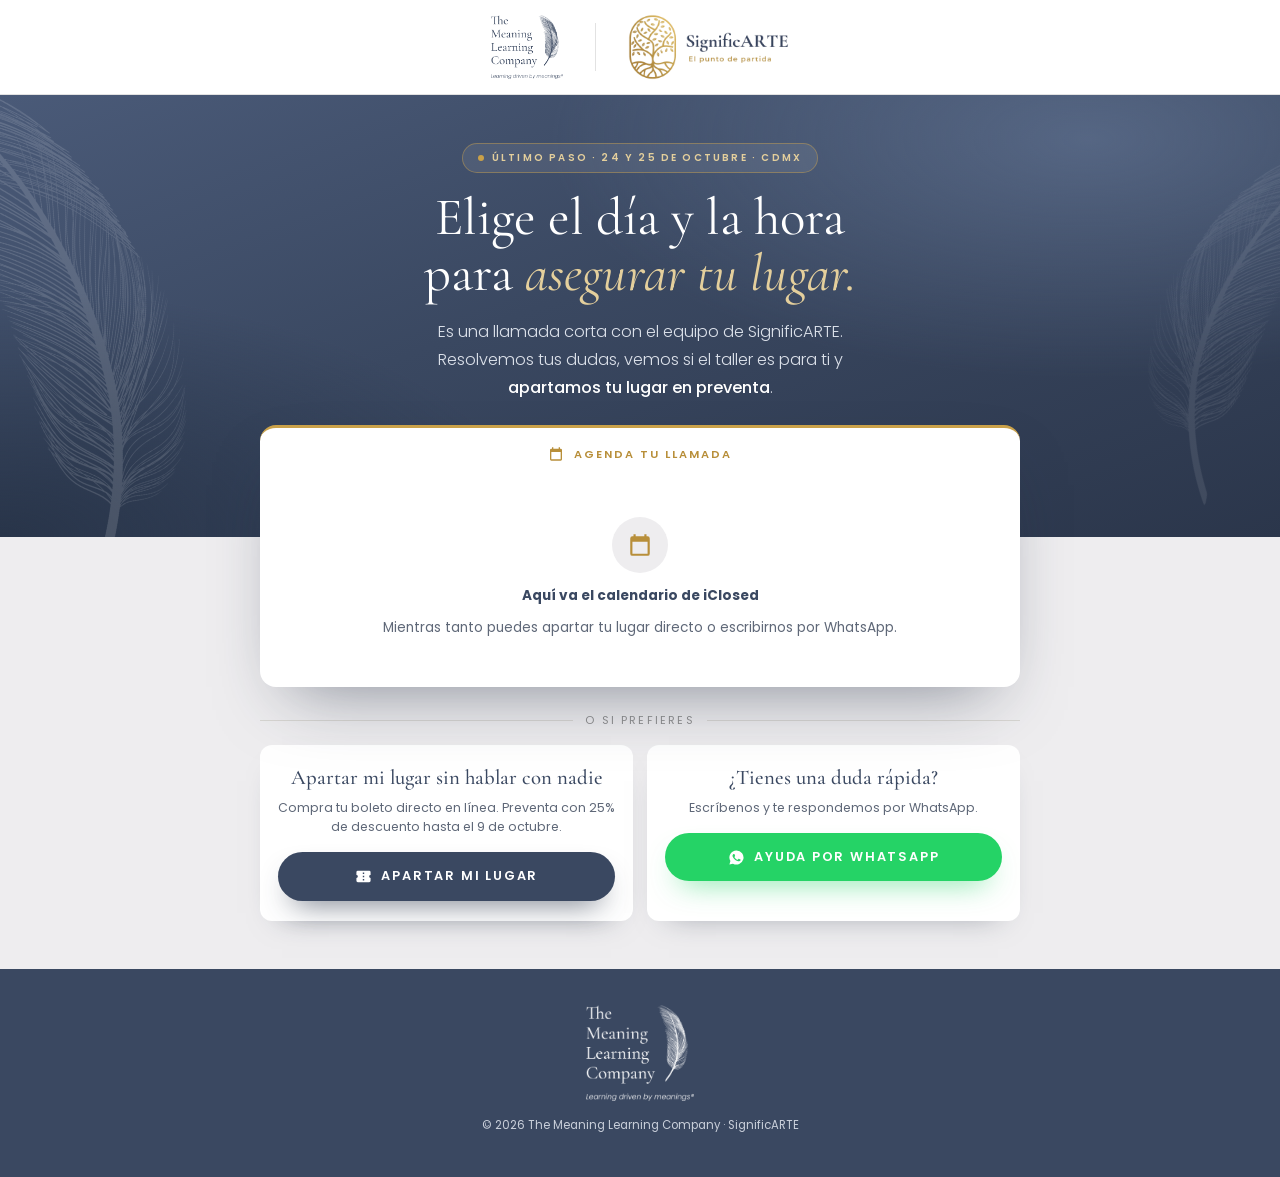
==== agendar.html @ 316e2845 "Tarjeta de evento, cards Antonio/Meaning Making, página de agenda (iClosed) y thank you page Co-Auth" ====
<!DOCTYPE html>
<html lang="es-MX">
<head>
<meta charset="UTF-8" />
<meta name="viewport" content="width=device-width, initial-scale=1.0" />
<title>Asegura tu lugar · SignificARTE</title>
<meta name="description" content="Agenda una llamada corta con el equipo de SignificARTE y asegura tu lugar. 24 y 25 de octubre, Hotel Andaz, CDMX." />
<meta name="robots" content="noindex" />
<meta name="theme-color" content="#3A4861" />
<link rel="icon" href="img/favicon.png" />
<link rel="preconnect" href="https://fonts.googleapis.com" />
<link rel="preconnect" href="https://fonts.gstatic.com" crossorigin />
<link href="https://fonts.googleapis.com/css2?family=Cormorant+Garamond:ital,wght@0,400;0,500;0,600;1,400;1,500&family=Poppins:wght@300;400;500;600;700&display=swap" rel="stylesheet" />
<link rel="stylesheet" href="css/site.css" />
<style>
#cal{min-height:640px}
#cal .iclosed-widget{width:100%;min-height:640px}
</style>
</head>
<body>

<header class="topbar">
  <div class="in">
    <img class="tm" src="img/tmlc-logo.png" alt="The Meaning Learning Company" width="552" height="491" />
    <span class="div" aria-hidden="true"></span>
    <img class="sg" src="img/significarte-logo.webp" alt="SignificARTE · El punto de partida" width="900" height="368" />
  </div>
</header>

<section class="hero">
  <img class="feather f1" src="img/feather.webp" alt="" aria-hidden="true" />
  <img class="feather f2" src="img/feather.webp" alt="" aria-hidden="true" />
  <div class="in">
    <span class="step"><span class="dot"></span> Último paso · 24 y 25 de octubre · CDMX</span>
    <h1>Elige el día y la hora para <em>asegurar tu lugar.</em></h1>
    <p class="sub">Es una llamada corta con el equipo de SignificARTE. Resolvemos tus dudas, vemos si el taller es para ti y <b>apartamos tu lugar en preventa</b>.</p>
  </div>
</section>

<main class="stage">

  <div class="panel">
    <div class="ph"><svg viewBox="0 0 24 24"><path d="M19 4h-1V2h-2v2H8V2H6v2H5a2 2 0 00-2 2v14a2 2 0 002 2h14a2 2 0 002-2V6a2 2 0 00-2-2zm0 16H5V9h14v11z"/></svg> Agenda tu llamada</div>
    <div id="cal"></div>
  </div>

  <div class="alts">
    <div class="or">o si prefieres</div>
    <div class="grid">
      <div class="opt">
        <h3>Apartar mi lugar sin hablar con nadie</h3>
        <p>Compra tu boleto directo en línea. Preventa con 25% de descuento hasta el 9 de octubre.</p>
        <a class="btn navy" id="ticketBtn" href="#" target="_blank" rel="noopener">
          <svg viewBox="0 0 24 24"><path d="M22 10V6a2 2 0 00-2-2H4a2 2 0 00-2 2v4a2 2 0 010 4v4a2 2 0 002 2h16a2 2 0 002-2v-4a2 2 0 010-4zm-9 7.5h-2v-2h2v2zm0-4.5h-2v-2h2v2zm0-4.5h-2v-2h2v2z"/></svg>
          Apartar mi lugar
        </a>
      </div>
      <div class="opt">
        <h3>¿Tienes una duda rápida?</h3>
        <p>Escríbenos y te respondemos por WhatsApp.</p>
        <a class="btn wa" id="waBtn" href="#" target="_blank" rel="noopener">
          <svg viewBox="0 0 24 24"><path d="M12 2a10 10 0 00-8.6 15.1L2 22l5-1.3A10 10 0 1012 2zm5.3 14.2c-.2.6-1.3 1.2-1.8 1.2-.5.1-1 .1-3.3-.8-2.8-1.1-4.5-4-4.7-4.2-.1-.2-1.1-1.5-1.1-2.8s.7-2 1-2.3c.2-.3.5-.3.7-.3h.5c.2 0 .4 0 .6.5l.8 2c.1.2.1.4 0 .5l-.4.6-.4.4c-.1.2-.3.3-.1.6.2.3.8 1.3 1.7 2.1 1.2 1 2.1 1.4 2.4 1.5.3.2.5.1.6-.1l.9-1.1c.2-.3.4-.2.7-.1l1.9.9c.3.1.5.2.5.3.1.2.1.7-.1 1.3z"/></svg>
          Ayuda por WhatsApp
        </a>
      </div>
    </div>
  </div>

</main>

<footer>
  <img src="img/tmlc-logo-white.png" alt="The Meaning Learning Company" width="552" height="491" />
  © <span id="yr"></span> The Meaning Learning Company · SignificARTE
</footer>

<script>
/* ============ CONFIGURACIÓN — edita solo esto ============ */
var CONFIG = {
  // Link de tu evento en iClosed (Share → copia el link). Ej: "https://app.iclosed.io/e/tu-usuario/llamada-significarte"
  // En iClosed configura la redirección después de agendar a: https://zyxmxteam-lang.github.io/significarte-vsl/gracias.html
  ICLOSED_URL: "",

  // Compra directa del boleto
  TICKET_URL: "https://live.eventtia.com/es/significarte",

  // WhatsApp: código de país + número, sin + ni espacios
  WHATSAPP: "525540182250"
};
/* =========================================================== */

document.getElementById('yr').textContent = new Date().getFullYear();
document.getElementById('ticketBtn').href = CONFIG.TICKET_URL;
document.getElementById('waBtn').href = "https://wa.me/" + CONFIG.WHATSAPP + "?text=" +
  encodeURIComponent("Hola, vi el video de SignificARTE y tengo una duda antes de apartar mi lugar.");

(function(){
  var box = document.getElementById('cal');
  var u = (CONFIG.ICLOSED_URL || '').trim();
  if(!u){
    box.innerHTML = '<div class="ph-empty"><span class="ic"><svg viewBox="0 0 24 24"><path d="M19 4h-1V2h-2v2H8V2H6v2H5a2 2 0 00-2 2v14a2 2 0 002 2h14a2 2 0 002-2V6a2 2 0 00-2-2zm0 16H5V9h14v11z"/></svg></span><b>Aquí va el calendario de iClosed</b>Mientras tanto puedes apartar tu lugar directo o escribirnos por WhatsApp.</div>';
    box.style.minHeight = '0';
    return;
  }
  var w = document.createElement('div');
  w.className = 'iclosed-widget';
  w.setAttribute('data-url', u);
  w.setAttribute('title', 'Llamada SignificARTE');
  w.style.width = '100%';
  w.style.height = '640px';
  box.appendChild(w);
  var s = document.createElement('script');
  s.src = 'https://app.iclosed.io/assets/widget.js';
  s.async = true;
  document.body.appendChild(s);
})();
</script>

</body>
</html>
---- css/site.css ----
/* ============================================================
   SIGNIFICARTE · estilos compartidos (agendar.html y gracias.html)
   Paleta The Meaning Learning Company
   ============================================================ */
:root{
  --navy:#3A4861;
  --navy-2:#2F3B51;
  --navy-3:#243044;
  --gold:#CAA149;
  --gold-2:#B88F3A;
  --gold-soft:#E4CF9C;
  --wine:#8B0000;
  --mist:#EEEDEF;
  --ink:#3A4861;
  --ink-soft:#5F6878;
  --muted:#8F8F8F;
  --line:#E2E2E2;
  --wa:#25D366;
  --serif:'Cormorant Garamond', 'EB Garamond', Georgia, serif;
  --sans:'Poppins', -apple-system, BlinkMacSystemFont, 'Segoe UI', sans-serif;
}
*{margin:0;padding:0;box-sizing:border-box}
html{scroll-behavior:smooth}
body{font-family:var(--sans);color:var(--ink);background:var(--mist);-webkit-font-smoothing:antialiased;overflow-x:hidden}
img{display:block;max-width:100%}

/* Barra superior */
.topbar{background:#fff;border-bottom:1px solid var(--line)}
.topbar .in{max-width:1080px;margin:0 auto;padding:14px 16px;display:flex;align-items:center;justify-content:center;gap:clamp(16px,4vw,32px)}
.topbar .tm{height:64px;width:auto;max-width:none}
.topbar .sg{height:66px;width:auto;max-width:none}
.topbar .div{width:1px;height:48px;background:var(--line)}
@media (max-width:420px){.topbar .tm{height:50px}.topbar .sg{height:50px}.topbar .div{height:38px}}

/* Hero azul */
.hero{
  position:relative;overflow:hidden;color:#fff;text-align:center;
  background:
    radial-gradient(70% 90% at 85% 10%, rgba(120,140,175,.45) 0%, rgba(120,140,175,0) 60%),
    radial-gradient(60% 80% at 0% 100%, rgba(36,48,68,.8) 0%, rgba(36,48,68,0) 70%),
    linear-gradient(160deg,#4A5A78 0%, #3A4861 45%, #2B364B 100%);
  padding:clamp(2rem,5vw,3rem) 16px clamp(7rem,16vw,8.5rem);
}
.hero .feather{position:absolute;pointer-events:none;opacity:.14;filter:brightness(0) invert(1)}
.hero .feather.f1{height:140%;left:-6%;top:-20%;transform:rotate(-18deg)}
.hero .feather.f2{height:95%;right:-4%;top:0;transform:rotate(22deg) scaleX(-1);opacity:.09}
@media (max-width:700px){.hero .feather.f1{height:100%;left:-22%}.hero .feather.f2{height:70%;right:-16%}}
.hero .in{position:relative;z-index:1;max-width:720px;margin:0 auto}
.step{display:inline-flex;align-items:center;gap:.5rem;padding:.42rem .95rem;border-radius:100px;background:rgba(255,255,255,.08);border:1px solid rgba(202,161,73,.45);
  font-size:.62rem;letter-spacing:.22em;text-transform:uppercase;font-weight:600;color:var(--gold-soft);margin-bottom:1.1rem}
.step .dot{width:6px;height:6px;border-radius:50%;background:var(--gold)}
h1{font-family:var(--serif);font-weight:400;font-size:clamp(2rem,6vw,3.3rem);line-height:1.06;color:#fff;max-width:20ch;margin:0 auto;text-wrap:balance}
h1 em{font-style:italic;color:var(--gold-soft)}
.sub{margin:1rem auto 0;max-width:50ch;font-size:clamp(.92rem,2vw,1.02rem);line-height:1.7;color:#DCE1EA;font-weight:300}
.sub b{color:#fff;font-weight:500}

/* Contenido */
.stage{position:relative;padding:0 16px 3rem;text-align:center}
.panel{position:relative;z-index:2;max-width:760px;margin:calc(-1 * clamp(5.5rem,13vw,7rem)) auto 0;background:#fff;border-radius:16px;
  box-shadow:0 30px 70px -30px rgba(36,48,68,.55);border-top:3px solid var(--gold);overflow:hidden}
.panel .ph{padding:1.1rem 1.2rem .4rem;display:flex;align-items:center;justify-content:center;gap:.6rem;font-size:.7rem;letter-spacing:.18em;text-transform:uppercase;font-weight:600;color:var(--gold-2)}
.panel .ph svg{width:16px;height:16px;fill:var(--gold-2)}

.alts{max-width:760px;margin:1.6rem auto 0}
.alts .or{display:flex;align-items:center;gap:12px;color:var(--muted);font-size:.68rem;letter-spacing:.2em;text-transform:uppercase;margin-bottom:1rem}
.alts .or::before,.alts .or::after{content:"";flex:1;height:1px;background:#D8D6D2}
.alts .grid{display:grid;grid-template-columns:1fr 1fr;gap:14px}
@media (max-width:640px){.alts .grid{grid-template-columns:1fr}}

.opt{display:flex;flex-direction:column;align-items:center;gap:.5rem;padding:1.3rem 1.1rem;border-radius:12px;background:#fff;
  box-shadow:0 14px 30px -22px rgba(36,48,68,.5);text-align:center}
.opt h3{font-family:var(--serif);font-weight:500;font-size:1.3rem;line-height:1.15;color:var(--ink)}
.opt p{font-size:.78rem;line-height:1.55;color:var(--ink-soft)}

/* Botones */
.btn{position:relative;display:inline-flex;align-items:center;justify-content:center;gap:.6rem;width:100%;
  margin-top:.5rem;padding:.95rem 1.2rem;border-radius:100px;text-decoration:none;border:0;cursor:pointer;
  background:var(--gold);color:#fff;font-family:var(--sans);font-weight:600;font-size:.8rem;letter-spacing:.14em;text-transform:uppercase;
  box-shadow:0 14px 30px -12px rgba(202,161,73,.85);transition:background .2s ease, transform .2s ease}
.btn:hover{background:var(--gold-2);transform:translateY(-2px)}
.btn svg{width:17px;height:17px;fill:#fff;flex:0 0 17px}
.btn.navy{background:var(--navy);box-shadow:0 14px 30px -14px rgba(36,48,68,.8)}
.btn.navy:hover{background:var(--navy-3)}
.btn.wa{background:var(--wa);box-shadow:0 14px 30px -14px rgba(37,211,102,.7)}
.btn.wa:hover{background:#1EBE5A}
.note{font-size:.68rem;color:var(--muted);margin-top:.2rem}

/* Placeholder cuando falta configurar algo */
.ph-empty{padding:3rem 1.4rem;display:flex;flex-direction:column;align-items:center;gap:.7rem;color:var(--ink-soft);font-size:.85rem;line-height:1.6}
.ph-empty b{color:var(--ink)}
.ph-empty .ic{width:56px;height:56px;border-radius:50%;background:var(--mist);display:flex;align-items:center;justify-content:center}
.ph-empty .ic svg{width:26px;height:26px;fill:var(--gold-2)}

/* Footer */
footer{background:var(--navy);color:#C9CFDA;text-align:center;padding:2.2rem 16px 2.6rem;font-size:.72rem;line-height:1.8}
footer img{height:96px;width:auto;margin:0 auto .9rem;opacity:.95}
footer a{color:var(--gold-soft);text-decoration:none}

@media (prefers-reduced-motion:reduce){*{animation:none!important;transition:none!important}}
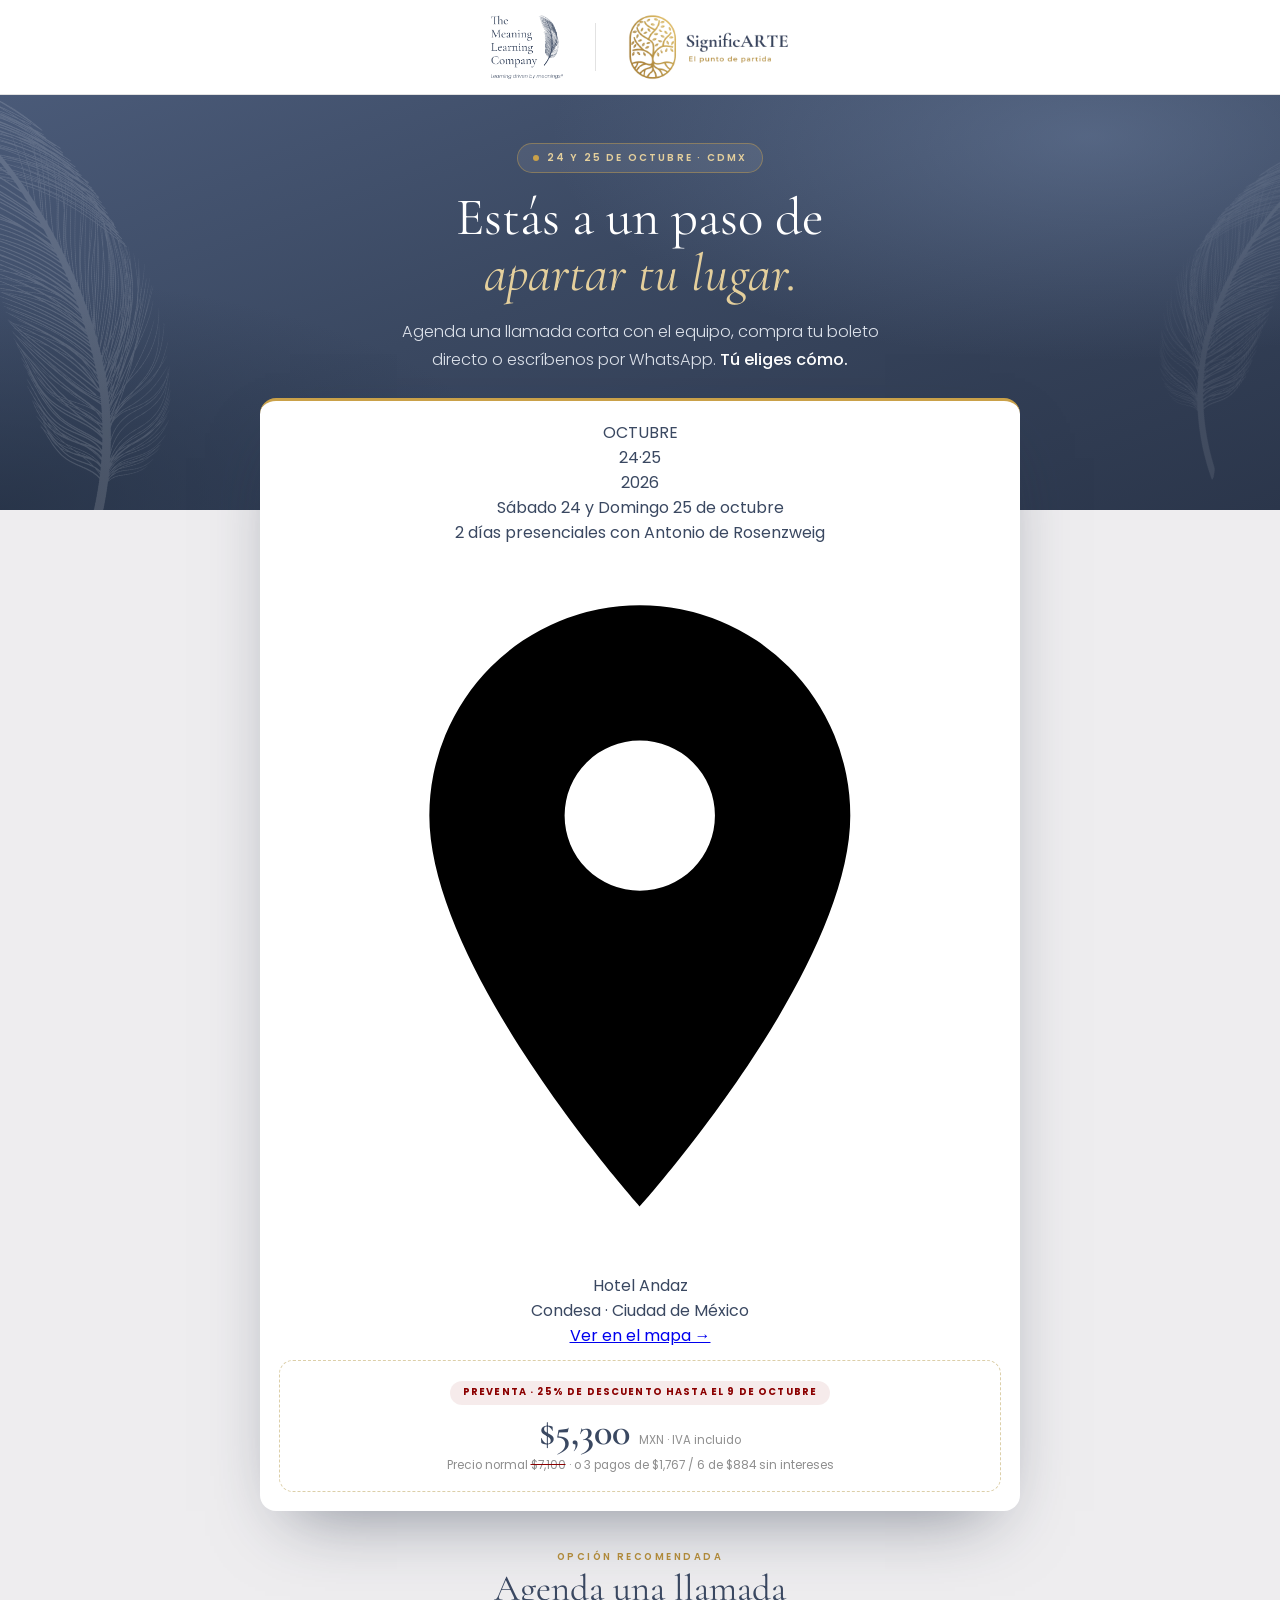
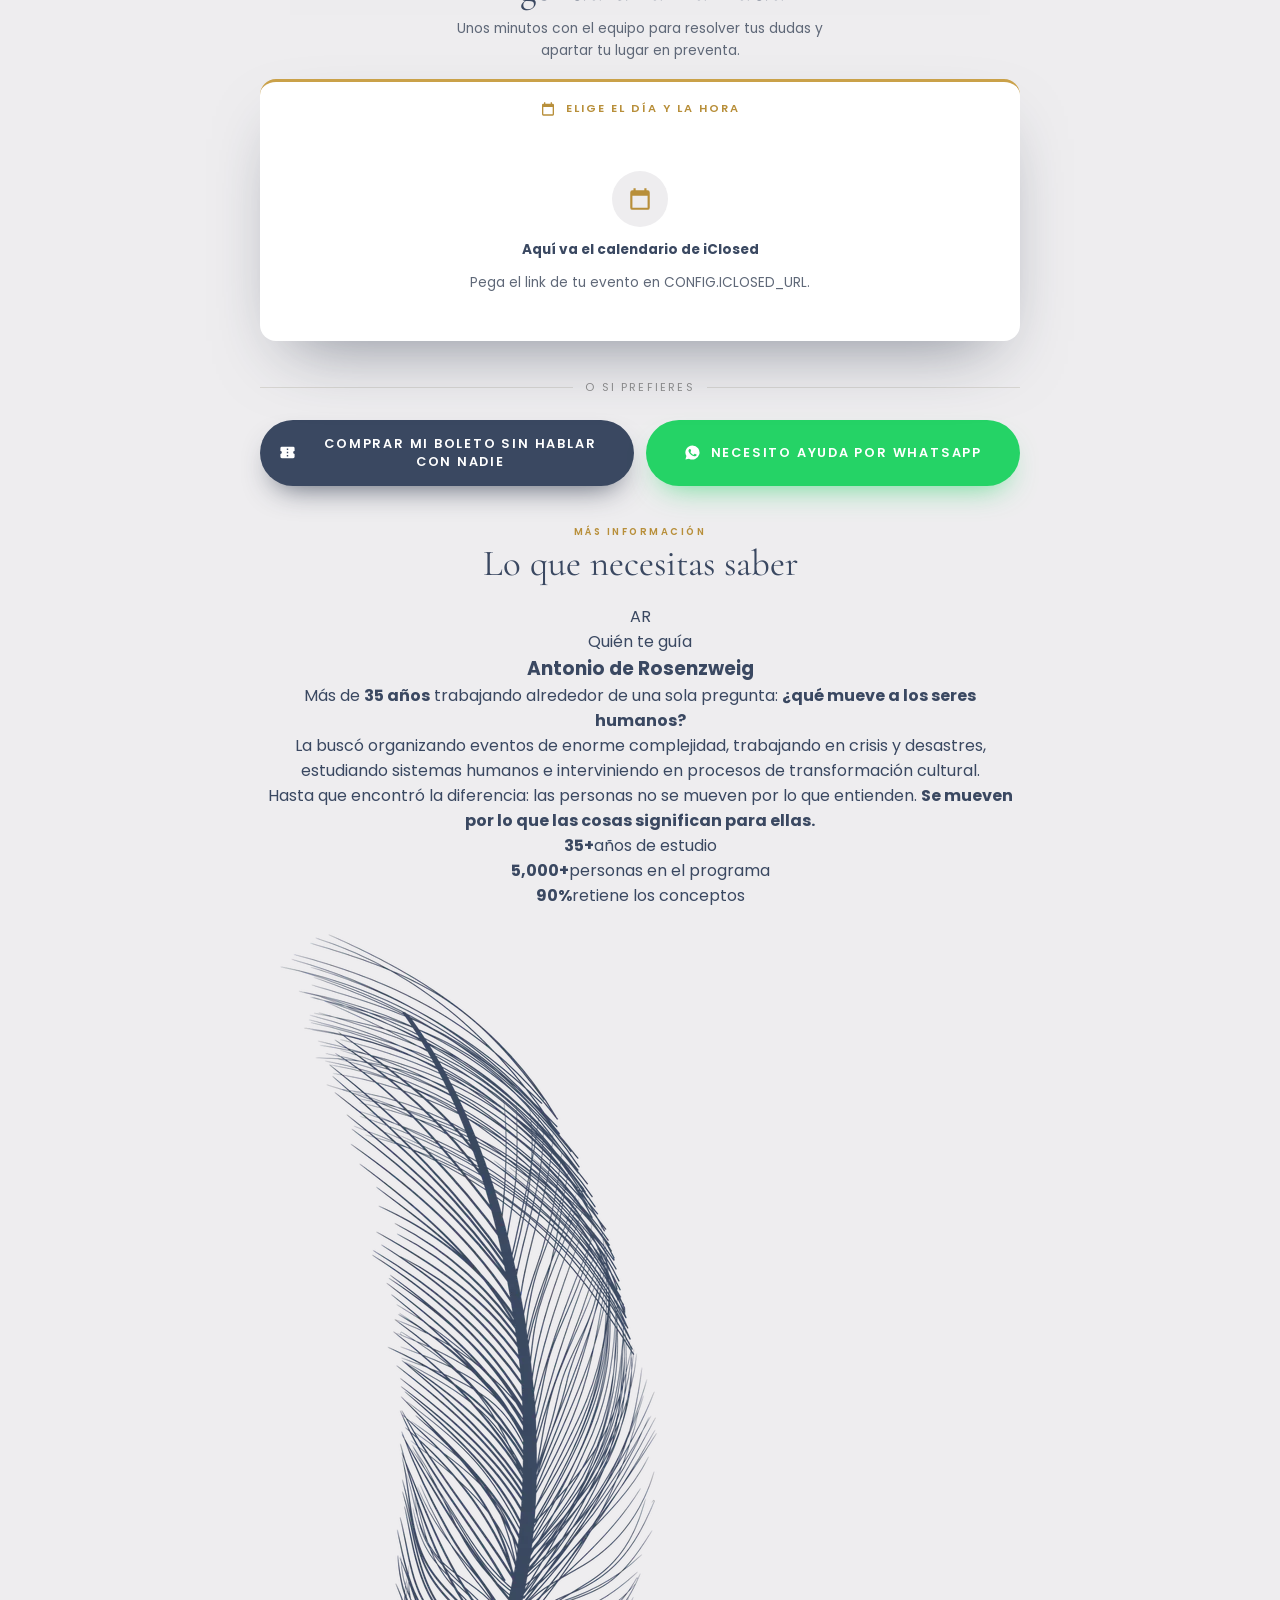
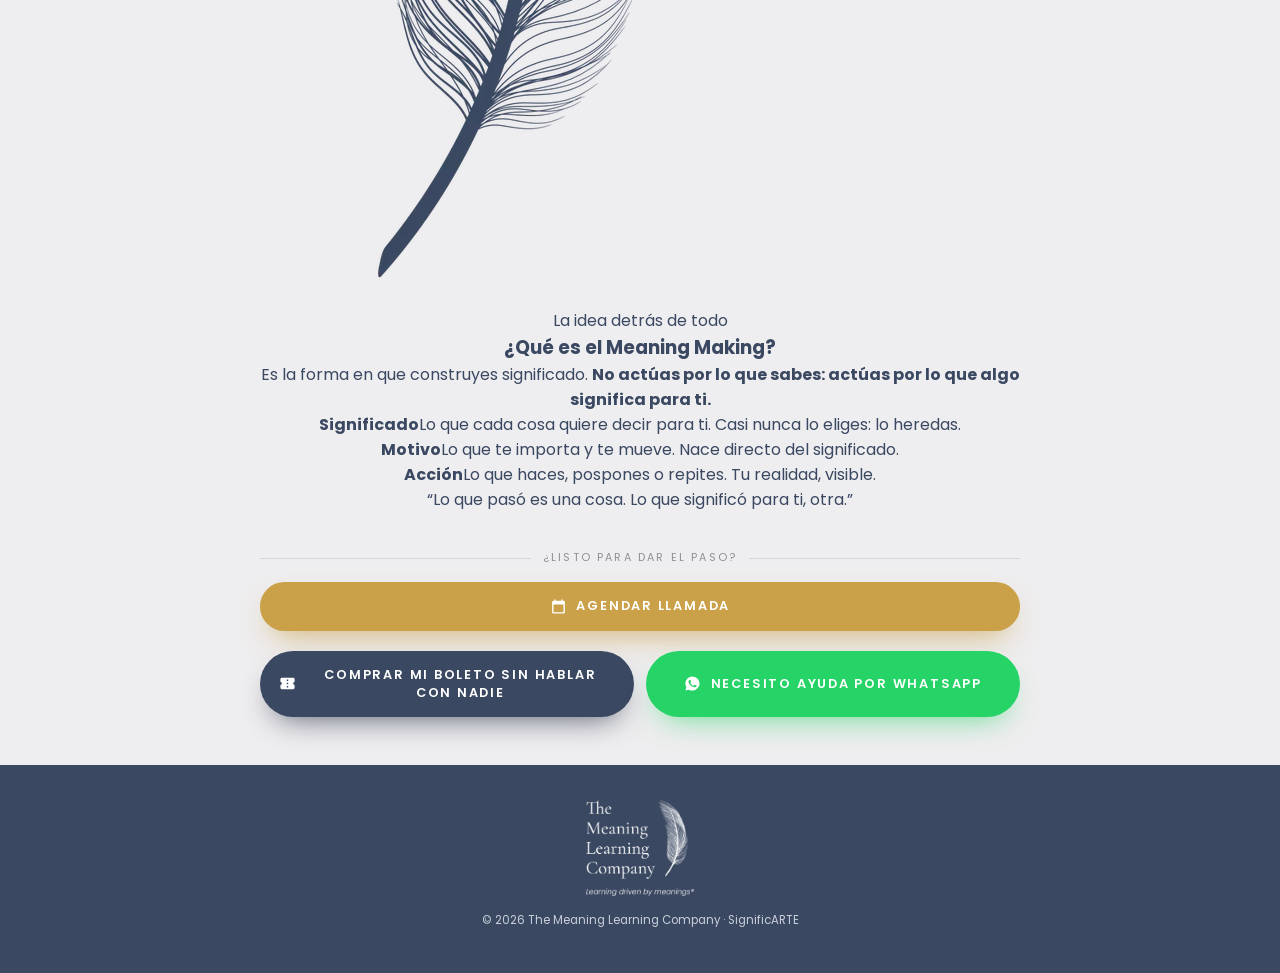
==== commit c6d3d5e8: "Página del video solo con info del evento + botón; info completa, iClosed y opciones en agendar.html" ====
--- a/agendar.html
+++ b/agendar.html
@@ -15,6 +15,21 @@
 <style>
 #cal{min-height:640px}
 #cal .iclosed-widget{width:100%;min-height:640px}
+.evin{padding:1.2rem}
+.evp .price{margin-top:12px;text-align:center;padding:1rem;border-radius:14px;border:1px dashed #DCCFA9}
+.price .tag{display:inline-block;padding:.3rem .8rem;border-radius:100px;background:rgba(139,0,0,.08);color:var(--wine);font-size:.6rem;font-weight:700;letter-spacing:.12em;text-transform:uppercase;line-height:1.5}
+.price .now{font-family:var(--serif);font-size:2.4rem;font-weight:600;color:var(--ink);line-height:1;margin-top:.55rem}
+.price .now small{font-family:var(--sans);font-size:.72rem;color:var(--muted);font-weight:400}
+.price .was{font-size:.74rem;color:var(--muted);margin-top:.35rem;line-height:1.5}
+.price .was s{text-decoration-color:var(--wine)}
+.sec{max-width:760px;margin:2.4rem auto 0}
+.sec > .k{font-size:.6rem;letter-spacing:.26em;text-transform:uppercase;font-weight:600;color:var(--gold-2);margin-bottom:.35rem}
+.sec > h2{font-family:var(--serif);font-weight:400;font-size:clamp(1.8rem,4.6vw,2.3rem);color:var(--ink);line-height:1.1}
+.sec > .lead{font-size:.86rem;color:var(--ink-soft);line-height:1.6;max-width:46ch;margin:.5rem auto 0}
+.calp{margin:1.1rem auto 0 !important}
+.sec .info{margin-top:1.2rem}
+.alts .grid{gap:12px}
+.alts > .btn{margin:0 0 12px}
 </style>
 </head>
 <body>
@@ -31,40 +46,104 @@
   <img class="feather f1" src="img/feather.webp" alt="" aria-hidden="true" />
   <img class="feather f2" src="img/feather.webp" alt="" aria-hidden="true" />
   <div class="in">
-    <span class="step"><span class="dot"></span> Último paso · 24 y 25 de octubre · CDMX</span>
-    <h1>Elige el día y la hora para <em>asegurar tu lugar.</em></h1>
-    <p class="sub">Es una llamada corta con el equipo de SignificARTE. Resolvemos tus dudas, vemos si el taller es para ti y <b>apartamos tu lugar en preventa</b>.</p>
+    <span class="step"><span class="dot"></span> 24 y 25 de octubre · CDMX</span>
+    <h1>Estás a un paso de <em>apartar tu lugar.</em></h1>
+    <p class="sub">Agenda una llamada corta con el equipo, compra tu boleto directo o escríbenos por WhatsApp. <b>Tú eliges cómo.</b></p>
   </div>
 </section>
 
 <main class="stage">
 
-  <div class="panel">
-    <div class="ph"><svg viewBox="0 0 24 24"><path d="M19 4h-1V2h-2v2H8V2H6v2H5a2 2 0 00-2 2v14a2 2 0 002 2h14a2 2 0 002-2V6a2 2 0 00-2-2zm0 16H5V9h14v11z"/></svg> Agenda tu llamada</div>
-    <div id="cal"></div>
-  </div>
-
-  <div class="alts">
-    <div class="or">o si prefieres</div>
-    <div class="grid">
-      <div class="opt">
-        <h3>Apartar mi lugar sin hablar con nadie</h3>
-        <p>Compra tu boleto directo en línea. Preventa con 25% de descuento hasta el 9 de octubre.</p>
-        <a class="btn navy" id="ticketBtn" href="#" target="_blank" rel="noopener">
-          <svg viewBox="0 0 24 24"><path d="M22 10V6a2 2 0 00-2-2H4a2 2 0 00-2 2v4a2 2 0 010 4v4a2 2 0 002 2h16a2 2 0 002-2v-4a2 2 0 010-4zm-9 7.5h-2v-2h2v2zm0-4.5h-2v-2h2v2zm0-4.5h-2v-2h2v2z"/></svg>
-          Apartar mi lugar
-        </a>
+  <!-- Detalles del evento -->
+  <div class="panel evp">
+    <div class="evin">
+      <div class="ev">
+        <div class="cal"><div class="m">OCTUBRE</div><div class="d">24·25</div><div class="y">2026</div></div>
+        <div>
+          <div class="t w">Sábado 24 y Domingo 25 de octubre</div>
+          <div class="s">2 días presenciales con Antonio de Rosenzweig</div>
+        </div>
       </div>
-      <div class="opt">
-        <h3>¿Tienes una duda rápida?</h3>
-        <p>Escríbenos y te respondemos por WhatsApp.</p>
-        <a class="btn wa" id="waBtn" href="#" target="_blank" rel="noopener">
-          <svg viewBox="0 0 24 24"><path d="M12 2a10 10 0 00-8.6 15.1L2 22l5-1.3A10 10 0 1012 2zm5.3 14.2c-.2.6-1.3 1.2-1.8 1.2-.5.1-1 .1-3.3-.8-2.8-1.1-4.5-4-4.7-4.2-.1-.2-1.1-1.5-1.1-2.8s.7-2 1-2.3c.2-.3.5-.3.7-.3h.5c.2 0 .4 0 .6.5l.8 2c.1.2.1.4 0 .5l-.4.6-.4.4c-.1.2-.3.3-.1.6.2.3.8 1.3 1.7 2.1 1.2 1 2.1 1.4 2.4 1.5.3.2.5.1.6-.1l.9-1.1c.2-.3.4-.2.7-.1l1.9.9c.3.1.5.2.5.3.1.2.1.7-.1 1.3z"/></svg>
-          Ayuda por WhatsApp
-        </a>
+      <div class="ev">
+        <div class="pin"><svg viewBox="0 0 24 24"><path d="M12 2a7 7 0 00-7 7c0 5.2 7 13 7 13s7-7.8 7-13a7 7 0 00-7-7zm0 9.5A2.5 2.5 0 1112 6.5a2.5 2.5 0 010 5z"/></svg></div>
+        <div>
+          <div class="t">Hotel Andaz</div>
+          <div class="s">Condesa · Ciudad de México</div>
+          <a href="https://www.google.com/maps/search/?api=1&amp;query=Hotel+Andaz+Condesa+Ciudad+de+Mexico" target="_blank" rel="noopener">Ver en el mapa →</a>
+        </div>
+      </div>
+      <div class="price">
+        <span class="tag">Preventa · 25% de descuento hasta el 9 de octubre</span>
+        <div class="now">$5,300 <small>MXN · IVA incluido</small></div>
+        <div class="was">Precio normal <s>$7,100</s> · o 3 pagos de $1,767 / 6 de $884 sin intereses</div>
       </div>
     </div>
   </div>
+
+  <!-- Calendario iClosed -->
+  <section class="sec" id="agenda">
+    <div class="k">Opción recomendada</div>
+    <h2>Agenda una llamada</h2>
+    <p class="lead">Unos minutos con el equipo para resolver tus dudas y apartar tu lugar en preventa.</p>
+    <div class="panel calp">
+      <div class="ph"><svg viewBox="0 0 24 24"><path d="M19 4h-1V2h-2v2H8V2H6v2H5a2 2 0 00-2 2v14a2 2 0 002 2h14a2 2 0 002-2V6a2 2 0 00-2-2zm0 16H5V9h14v11z"/></svg> Elige el día y la hora</div>
+      <div id="cal"></div>
+    </div>
+  </section>
+
+  <!-- Otras opciones -->
+  <section class="sec alts">
+    <div class="or">o si prefieres</div>
+    <div class="grid">
+      <a class="btn navy js-ticket" href="#" target="_blank" rel="noopener"><svg viewBox="0 0 24 24"><path d="M22 10V6a2 2 0 00-2-2H4a2 2 0 00-2 2v4a2 2 0 010 4v4a2 2 0 002 2h16a2 2 0 002-2v-4a2 2 0 010-4zm-9 7.5h-2v-2h2v2zm0-4.5h-2v-2h2v2zm0-4.5h-2v-2h2v2z"/></svg> Comprar mi boleto sin hablar con nadie</a>
+      <a class="btn wa js-wa" href="#" target="_blank" rel="noopener"><svg viewBox="0 0 24 24"><path d="M12 2a10 10 0 00-8.6 15.1L2 22l5-1.3A10 10 0 1012 2zm5.3 14.2c-.2.6-1.3 1.2-1.8 1.2-.5.1-1 .1-3.3-.8-2.8-1.1-4.5-4-4.7-4.2-.1-.2-1.1-1.5-1.1-2.8s.7-2 1-2.3c.2-.3.5-.3.7-.3h.5c.2 0 .4 0 .6.5l.8 2c.1.2.1.4 0 .5l-.4.6-.4.4c-.1.2-.3.3-.1.6.2.3.8 1.3 1.7 2.1 1.2 1 2.1 1.4 2.4 1.5.3.2.5.1.6-.1l.9-1.1c.2-.3.4-.2.7-.1l1.9.9c.3.1.5.2.5.3.1.2.1.7-.1 1.3z"/></svg> Necesito ayuda por WhatsApp</a>
+    </div>
+  </section>
+
+  <!-- Más información -->
+  <section class="sec">
+    <div class="k">Más información</div>
+    <h2>Lo que necesitas saber</h2>
+      <div class="info">
+        <article class="icard">
+          <div class="head">
+            <div class="mono">AR</div>
+            <div><div class="lbl">Quién te guía</div><h3>Antonio de Rosenzweig</h3></div>
+          </div>
+          <p>Más de <b>35 años</b> trabajando alrededor de una sola pregunta: <b>¿qué mueve a los seres humanos?</b></p>
+          <p>La buscó organizando eventos de enorme complejidad, trabajando en crisis y desastres, estudiando sistemas humanos e interviniendo en procesos de transformación cultural.</p>
+          <p>Hasta que encontró la diferencia: las personas no se mueven por lo que entienden. <b>Se mueven por lo que las cosas significan para ellas.</b></p>
+          <div class="stats">
+            <div><strong>35+</strong><span>años de estudio</span></div>
+            <div><strong>5,000+</strong><span>personas en el programa</span></div>
+            <div><strong>90%</strong><span>retiene los conceptos</span></div>
+          </div>
+        </article>
+
+        <article class="icard dark">
+          <div class="head">
+            <div class="mono"><img src="img/feather.webp" alt="" /></div>
+            <div><div class="lbl">La idea detrás de todo</div><h3>¿Qué es el Meaning Making?</h3></div>
+          </div>
+          <p>Es la forma en que construyes significado. <b>No actúas por lo que sabes: actúas por lo que algo significa para ti.</b></p>
+          <div class="flow">
+            <div><b>Significado</b><span>Lo que cada cosa quiere decir para ti. Casi nunca lo eliges: lo heredas.</span></div>
+            <div><b>Motivo</b><span>Lo que te importa y te mueve. Nace directo del significado.</span></div>
+            <div><b>Acción</b><span>Lo que haces, pospones o repites. Tu realidad, visible.</span></div>
+          </div>
+          <div class="quote">“Lo que pasó es una cosa. Lo que significó para ti, otra.”</div>
+        </article>
+      </div>
+  </section>
+
+  <section class="sec alts">
+    <div class="or">¿Listo para dar el paso?</div>
+    <a class="btn" href="#agenda"><svg viewBox="0 0 24 24"><path d="M19 4h-1V2h-2v2H8V2H6v2H5a2 2 0 00-2 2v14a2 2 0 002 2h14a2 2 0 002-2V6a2 2 0 00-2-2zm0 16H5V9h14v11z"/></svg> Agendar llamada</a>
+    <div class="grid">
+      <a class="btn navy js-ticket" href="#" target="_blank" rel="noopener"><svg viewBox="0 0 24 24"><path d="M22 10V6a2 2 0 00-2-2H4a2 2 0 00-2 2v4a2 2 0 010 4v4a2 2 0 002 2h16a2 2 0 002-2v-4a2 2 0 010-4zm-9 7.5h-2v-2h2v2zm0-4.5h-2v-2h2v2zm0-4.5h-2v-2h2v2z"/></svg> Comprar mi boleto sin hablar con nadie</a>
+      <a class="btn wa js-wa" href="#" target="_blank" rel="noopener"><svg viewBox="0 0 24 24"><path d="M12 2a10 10 0 00-8.6 15.1L2 22l5-1.3A10 10 0 1012 2zm5.3 14.2c-.2.6-1.3 1.2-1.8 1.2-.5.1-1 .1-3.3-.8-2.8-1.1-4.5-4-4.7-4.2-.1-.2-1.1-1.5-1.1-2.8s.7-2 1-2.3c.2-.3.5-.3.7-.3h.5c.2 0 .4 0 .6.5l.8 2c.1.2.1.4 0 .5l-.4.6-.4.4c-.1.2-.3.3-.1.6.2.3.8 1.3 1.7 2.1 1.2 1 2.1 1.4 2.4 1.5.3.2.5.1.6-.1l.9-1.1c.2-.3.4-.2.7-.1l1.9.9c.3.1.5.2.5.3.1.2.1.7-.1 1.3z"/></svg> Necesito ayuda por WhatsApp</a>
+    </div>
+  </section>
 
 </main>
 
@@ -89,15 +168,16 @@
 /* =========================================================== */
 
 document.getElementById('yr').textContent = new Date().getFullYear();
-document.getElementById('ticketBtn').href = CONFIG.TICKET_URL;
-document.getElementById('waBtn').href = "https://wa.me/" + CONFIG.WHATSAPP + "?text=" +
-  encodeURIComponent("Hola, vi el video de SignificARTE y tengo una duda antes de apartar mi lugar.");
+document.querySelectorAll('.js-ticket').forEach(function(a){ a.href = CONFIG.TICKET_URL; });
+document.querySelectorAll('.js-wa').forEach(function(a){
+  a.href = "https://wa.me/" + CONFIG.WHATSAPP + "?text=" + encodeURIComponent("Hola, vi el video de SignificARTE y necesito ayuda para apartar mi lugar.");
+});
 
 (function(){
   var box = document.getElementById('cal');
   var u = (CONFIG.ICLOSED_URL || '').trim();
   if(!u){
-    box.innerHTML = '<div class="ph-empty"><span class="ic"><svg viewBox="0 0 24 24"><path d="M19 4h-1V2h-2v2H8V2H6v2H5a2 2 0 00-2 2v14a2 2 0 002 2h14a2 2 0 002-2V6a2 2 0 00-2-2zm0 16H5V9h14v11z"/></svg></span><b>Aquí va el calendario de iClosed</b>Mientras tanto puedes apartar tu lugar directo o escribirnos por WhatsApp.</div>';
+    box.innerHTML = '<div class="ph-empty"><span class="ic"><svg viewBox="0 0 24 24"><path d="M19 4h-1V2h-2v2H8V2H6v2H5a2 2 0 00-2 2v14a2 2 0 002 2h14a2 2 0 002-2V6a2 2 0 00-2-2zm0 16H5V9h14v11z"/></svg></span><b>Aquí va el calendario de iClosed</b>Pega el link de tu evento en CONFIG.ICLOSED_URL.</div>';
     box.style.minHeight = '0';
     return;
   }
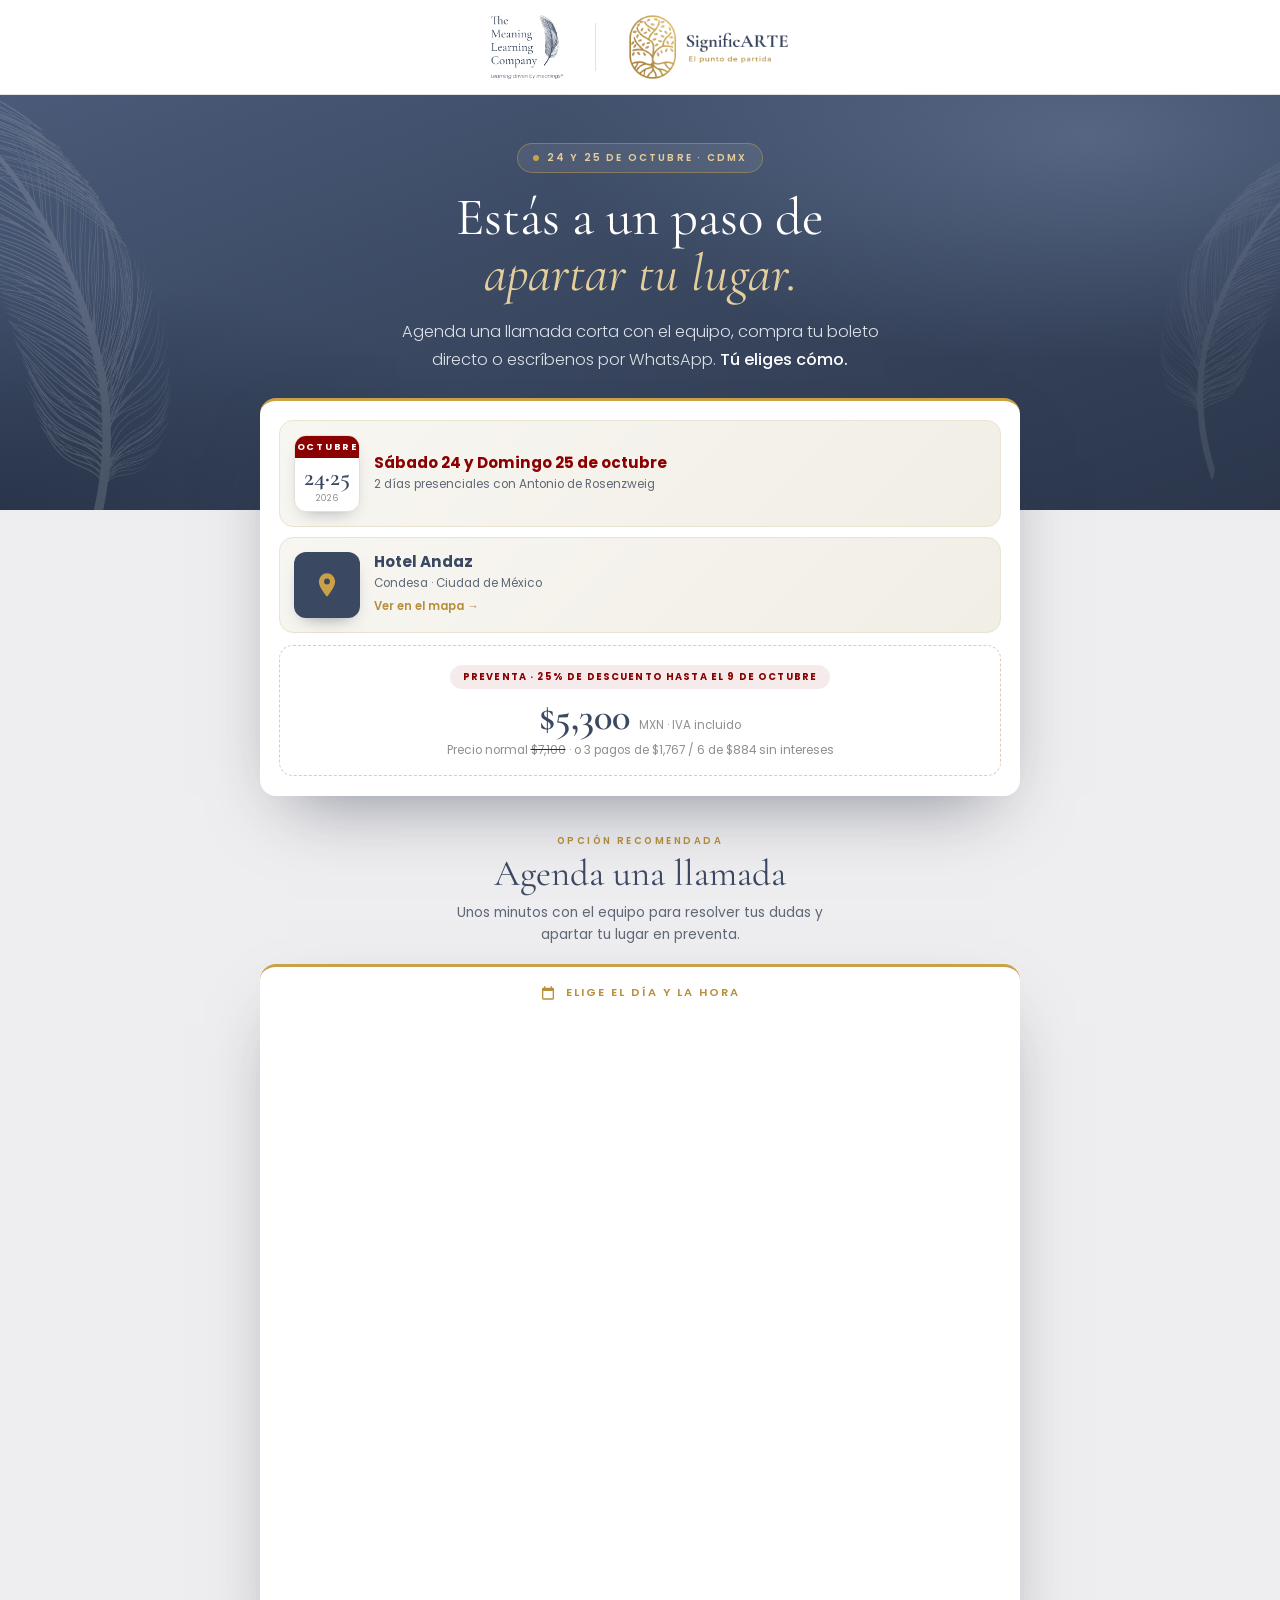
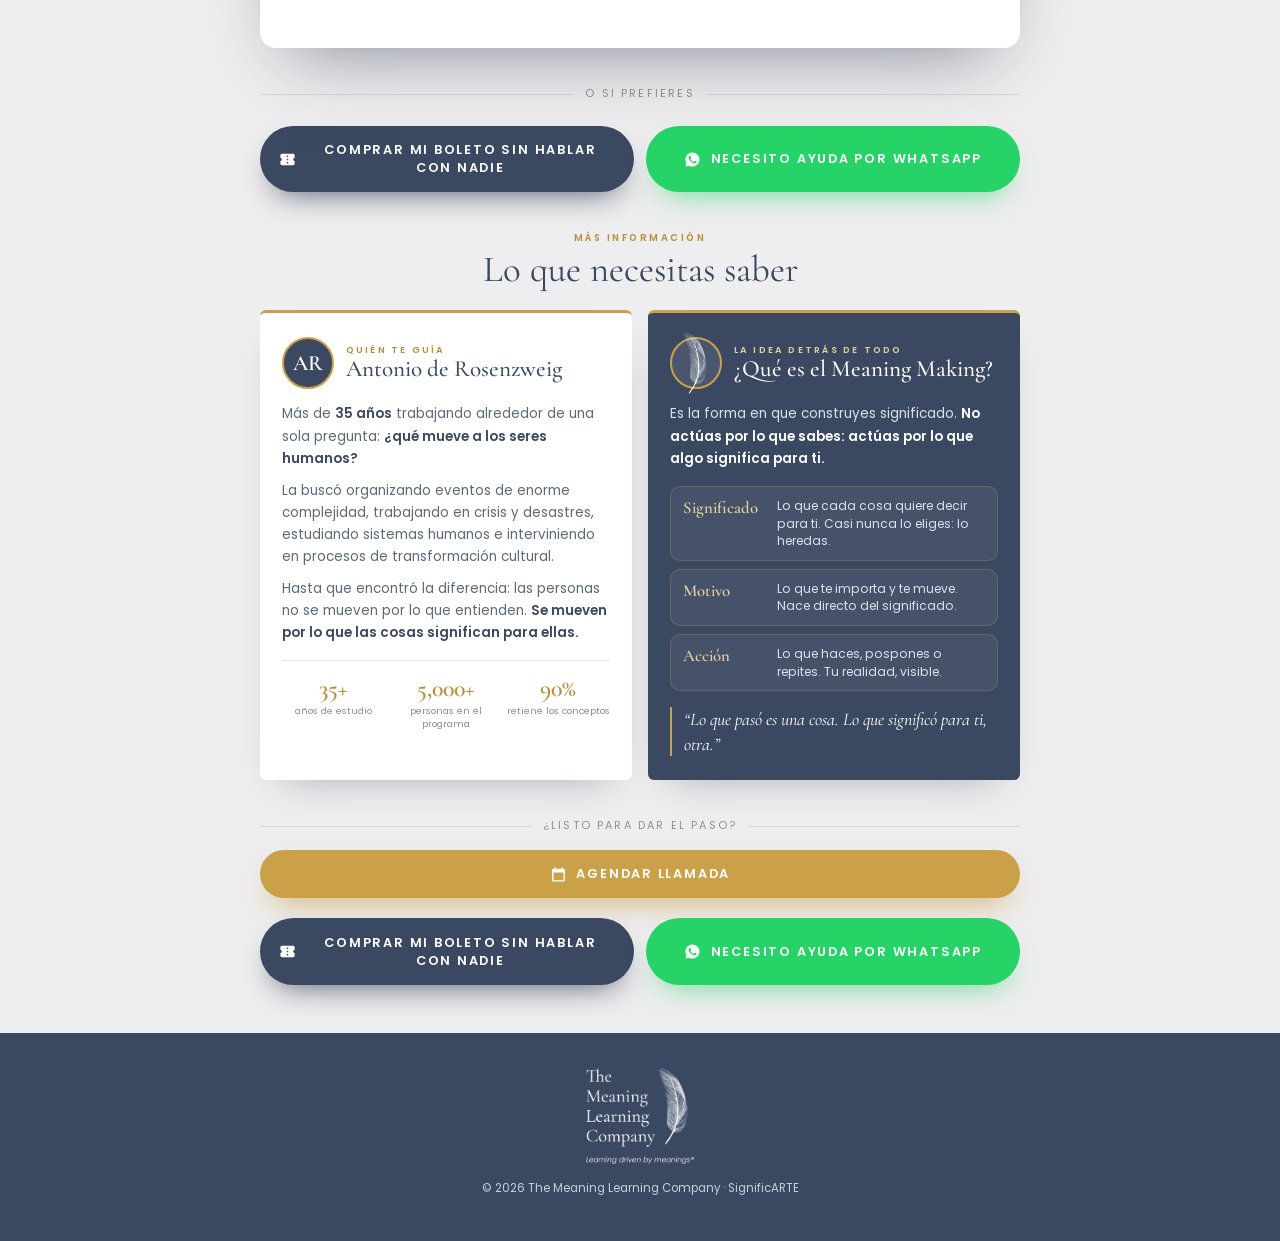
==== commit 0e34e10a: "Embed del calendario iClosed Co-Authored-By: Claude Opus 5.5 <noreply@anthropic.com>" ====
--- a/agendar.html
+++ b/agendar.html
@@ -157,7 +157,7 @@
 var CONFIG = {
   // Link de tu evento en iClosed (Share → copia el link). Ej: "https://app.iclosed.io/e/tu-usuario/llamada-significarte"
   // En iClosed configura la redirección después de agendar a: https://zyxmxteam-lang.github.io/significarte-vsl/gracias.html
-  ICLOSED_URL: "",
+  ICLOSED_URL: "https://app.iclosed.io/e/significarte/asegura-tu-lugar-en-significarte-llamada-de-15-m",
 
   // Compra directa del boleto
   TICKET_URL: "https://live.eventtia.com/es/significarte",
@@ -184,9 +184,9 @@
   var w = document.createElement('div');
   w.className = 'iclosed-widget';
   w.setAttribute('data-url', u);
-  w.setAttribute('title', 'Llamada SignificARTE');
+  w.setAttribute("title", "Asegura tu lugar en SignificARTE | Llamada de 15 m");
   w.style.width = '100%';
-  w.style.height = '640px';
+  w.style.height = "620px";
   box.appendChild(w);
   var s = document.createElement('script');
   s.src = 'https://app.iclosed.io/assets/widget.js';
--- a/css/site.css
+++ b/css/site.css
@@ -91,6 +91,51 @@
 .ph-empty .ic{width:56px;height:56px;border-radius:50%;background:var(--mist);display:flex;align-items:center;justify-content:center}
 .ph-empty .ic svg{width:26px;height:26px;fill:var(--gold-2)}
 
+/* Fecha + lugar */
+.ev{display:grid;grid-template-columns:auto 1fr;gap:14px;align-items:center;text-align:left;
+  padding:14px;border-radius:14px;background:linear-gradient(135deg,#F8F6F1,#F1EEE6);border:1px solid #EAE3D2}
+.ev + .ev{margin-top:10px}
+.cal{width:66px;border-radius:12px;overflow:hidden;background:#fff;text-align:center;box-shadow:0 8px 18px -10px rgba(36,48,68,.45);border:1px solid #E6E1D6}
+.cal .m{background:var(--wine);color:#fff;font-size:.58rem;font-weight:700;letter-spacing:.18em;padding:4px 0}
+.cal .d{font-family:var(--serif);font-size:1.55rem;font-weight:600;color:var(--ink);line-height:1;padding:7px 0 2px}
+.cal .y{font-size:.55rem;color:var(--muted);padding-bottom:6px;letter-spacing:.1em}
+.pin{width:66px;height:66px;border-radius:12px;display:flex;align-items:center;justify-content:center;background:var(--navy);box-shadow:0 8px 18px -10px rgba(36,48,68,.6)}
+.pin svg{width:28px;height:28px;fill:var(--gold)}
+.ev .t{font-weight:700;color:var(--ink);font-size:.95rem;line-height:1.3;text-wrap:balance}
+.ev .t.w{color:var(--wine)}
+.ev .s{font-size:.74rem;color:var(--ink-soft);margin-top:3px;line-height:1.45}
+.ev a{color:var(--gold-2);font-weight:600;text-decoration:none;font-size:.72rem;display:inline-flex;align-items:center;gap:4px;margin-top:4px}
+.ev a:hover{text-decoration:underline}
+
+/* Cards: Antonio + Meaning Making */
+.info{max-width:880px;margin:1.6rem auto 0;display:grid;grid-template-columns:1fr 1fr;gap:16px;text-align:left}
+@media (max-width:760px){.info{grid-template-columns:1fr;max-width:440px}}
+.icard{background:#fff;border-radius:6px;padding:1.5rem 1.35rem;box-shadow:0 18px 40px -26px rgba(36,48,68,.45);border-top:3px solid var(--gold)}
+.icard.dark{background:var(--navy);color:#DCE1EA;border-top-color:var(--gold)}
+.icard .head{display:flex;align-items:center;gap:12px;margin-bottom:.9rem}
+.icard .mono{width:52px;height:52px;border-radius:50%;flex:0 0 52px;display:flex;align-items:center;justify-content:center;
+  font-family:var(--serif);font-size:1.35rem;font-weight:600;color:#fff;background:var(--navy);border:2px solid var(--gold)}
+.icard .mono img{width:30px;height:auto;filter:brightness(0) invert(1)}
+.icard.dark .mono{background:rgba(255,255,255,.08)}
+.icard .lbl{font-size:.58rem;letter-spacing:.24em;text-transform:uppercase;font-weight:600;color:var(--gold-2)}
+.icard.dark .lbl{color:var(--gold-soft)}
+.icard h3{font-family:var(--serif);font-weight:500;font-size:1.45rem;line-height:1.1;color:var(--ink)}
+.icard.dark h3{color:#fff}
+.icard p{font-size:.84rem;line-height:1.65;color:var(--ink-soft)}
+.icard.dark p{color:#DCE1EA}
+.icard p + p{margin-top:.6rem}
+.icard p b{color:var(--ink);font-weight:600}
+.icard.dark p b{color:#fff}
+.stats{display:grid;grid-template-columns:repeat(3,1fr);gap:8px;margin-top:1rem;padding-top:1rem;border-top:1px solid var(--line)}
+.stats div{text-align:center}
+.stats strong{display:block;font-family:var(--serif);font-size:1.5rem;font-weight:600;color:var(--gold-2);line-height:1}
+.stats span{display:block;font-size:.6rem;color:var(--muted);margin-top:4px;line-height:1.3}
+.flow{display:flex;flex-direction:column;gap:8px;margin-top:1rem}
+.flow div{display:flex;gap:10px;align-items:flex-start;padding:10px 12px;border-radius:10px;background:rgba(255,255,255,.06);border:1px solid rgba(202,161,73,.25)}
+.flow b{font-family:var(--serif);font-size:1.05rem;color:var(--gold-soft);font-weight:600;min-width:84px}
+.flow span{font-size:.76rem;line-height:1.45;color:#DCE1EA}
+.quote{font-family:var(--serif);font-style:italic;font-size:1.12rem;line-height:1.35;color:#fff;margin-top:1rem;padding-left:12px;border-left:2px solid var(--gold)}
+
 /* Footer */
 footer{background:var(--navy);color:#C9CFDA;text-align:center;padding:2.2rem 16px 2.6rem;font-size:.72rem;line-height:1.8}
 footer img{height:96px;width:auto;margin:0 auto .9rem;opacity:.95}
